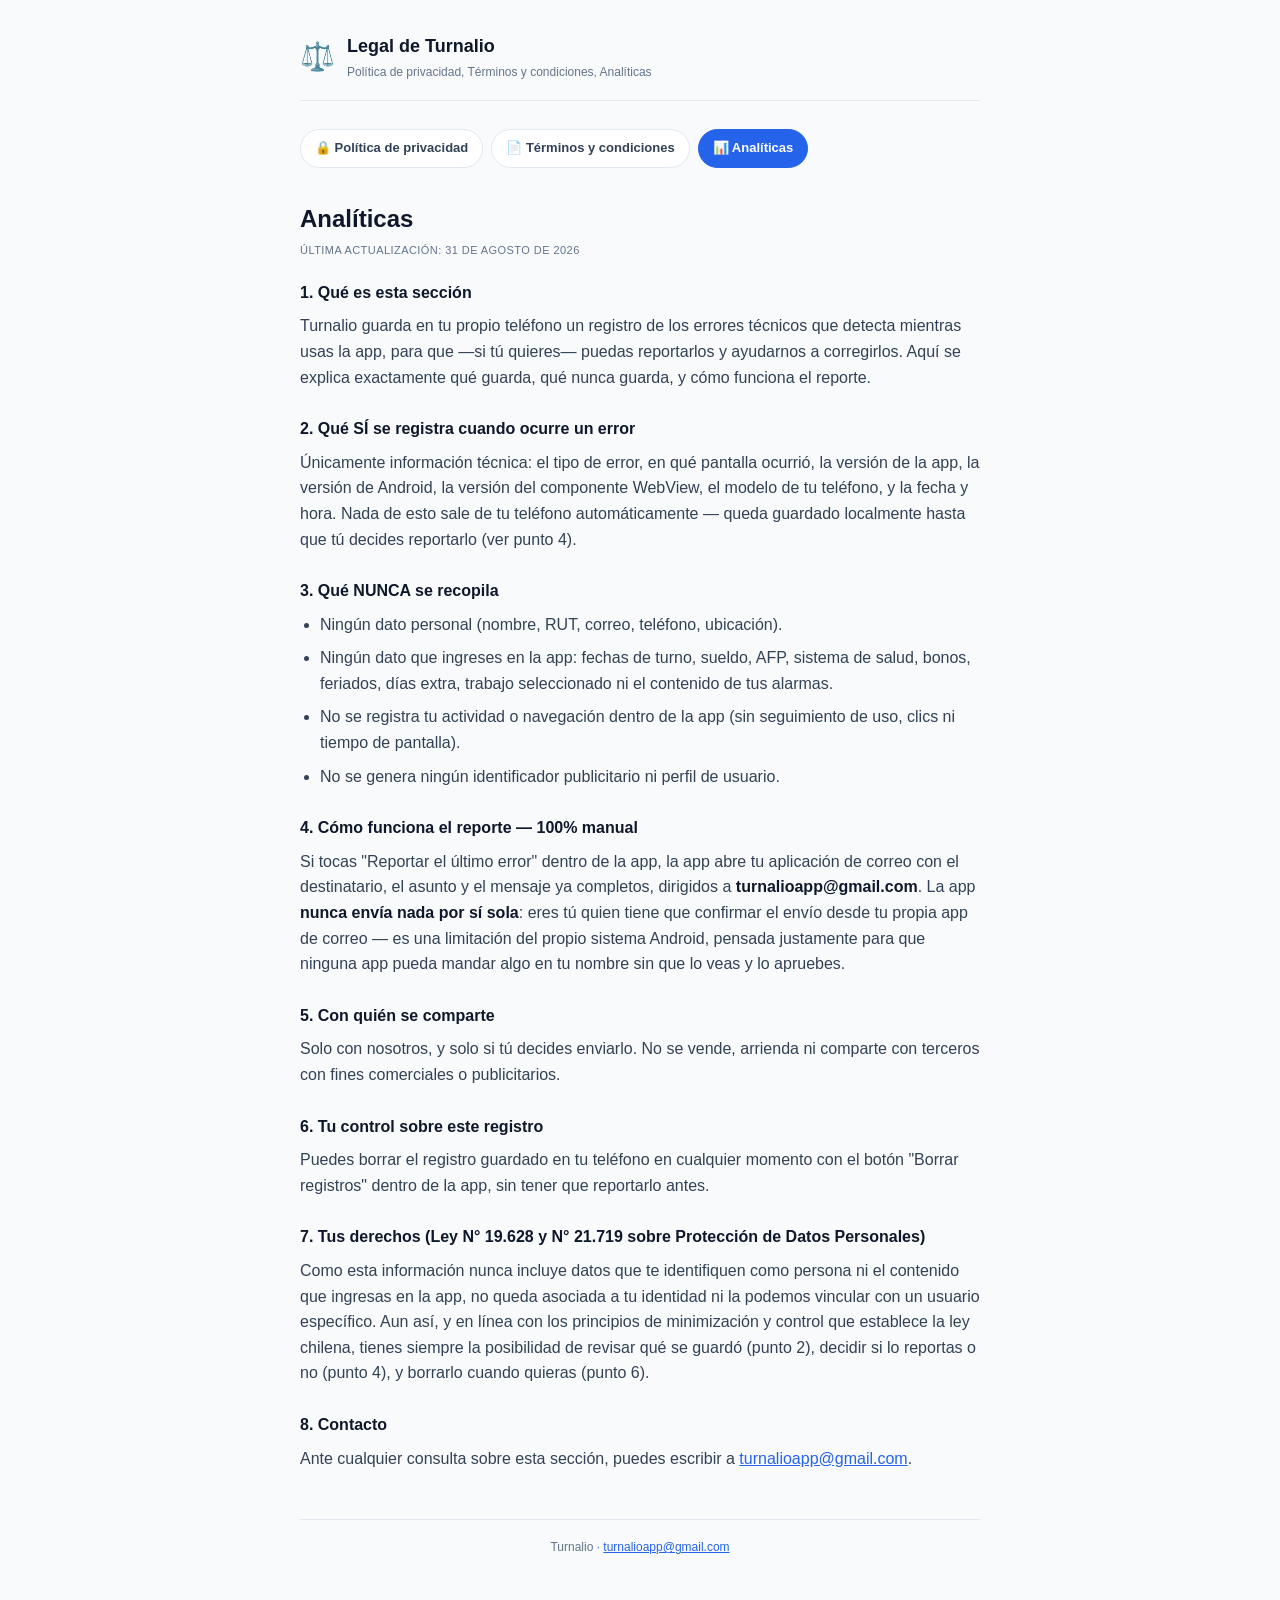
==== analiticas.html @ 05134930 "Publicar política de privacidad, términos y analíticas" ====
<!DOCTYPE html>
<html lang="es">
<head>
<meta charset="UTF-8">
<meta name="viewport" content="width=device-width, initial-scale=1.0">
<title>Analíticas — Turnalio</title>
<link rel="stylesheet" href="style.css">
</head>
<body>
  <header>
    <span class="logo">⚖️</span>
    <div>
      <h1>Legal de Turnalio</h1>
      <div class="sub">Política de privacidad, Términos y condiciones, Analíticas</div>
    </div>
  </header>

  <nav class="legal-nav">
    <a href="privacidad.html">🔒 Política de privacidad</a>
    <a href="terminos.html">📄 Términos y condiciones</a>
    <a href="analiticas.html" class="active">📊 Analíticas</a>
  </nav>

  <h1 class="doc-title">Analíticas</h1>
  <div class="updated">Última actualización: 31 de agosto de 2026</div>

  <h3>1. Qué es esta sección</h3>
  <p>Turnalio guarda en tu propio teléfono un registro de los errores técnicos que detecta mientras usas la app, para que —si tú quieres— puedas reportarlos y ayudarnos a corregirlos. Aquí se explica exactamente qué guarda, qué nunca guarda, y cómo funciona el reporte.</p>

  <h3>2. Qué SÍ se registra cuando ocurre un error</h3>
  <p>Únicamente información técnica: el tipo de error, en qué pantalla ocurrió, la versión de la app, la versión de Android, la versión del componente WebView, el modelo de tu teléfono, y la fecha y hora. Nada de esto sale de tu teléfono automáticamente — queda guardado localmente hasta que tú decides reportarlo (ver punto 4).</p>

  <h3>3. Qué NUNCA se recopila</h3>
  <ul>
    <li>Ningún dato personal (nombre, RUT, correo, teléfono, ubicación).</li>
    <li>Ningún dato que ingreses en la app: fechas de turno, sueldo, AFP, sistema de salud, bonos, feriados, días extra, trabajo seleccionado ni el contenido de tus alarmas.</li>
    <li>No se registra tu actividad o navegación dentro de la app (sin seguimiento de uso, clics ni tiempo de pantalla).</li>
    <li>No se genera ningún identificador publicitario ni perfil de usuario.</li>
  </ul>

  <h3>4. Cómo funciona el reporte — 100% manual</h3>
  <p>Si tocas "Reportar el último error" dentro de la app, la app abre tu aplicación de correo con el destinatario, el asunto y el mensaje ya completos, dirigidos a <strong>turnalioapp@gmail.com</strong>. La app <strong>nunca envía nada por sí sola</strong>: eres tú quien tiene que confirmar el envío desde tu propia app de correo — es una limitación del propio sistema Android, pensada justamente para que ninguna app pueda mandar algo en tu nombre sin que lo veas y lo apruebes.</p>

  <h3>5. Con quién se comparte</h3>
  <p>Solo con nosotros, y solo si tú decides enviarlo. No se vende, arrienda ni comparte con terceros con fines comerciales o publicitarios.</p>

  <h3>6. Tu control sobre este registro</h3>
  <p>Puedes borrar el registro guardado en tu teléfono en cualquier momento con el botón "Borrar registros" dentro de la app, sin tener que reportarlo antes.</p>

  <h3>7. Tus derechos (Ley N° 19.628 y N° 21.719 sobre Protección de Datos Personales)</h3>
  <p>Como esta información nunca incluye datos que te identifiquen como persona ni el contenido que ingresas en la app, no queda asociada a tu identidad ni la podemos vincular con un usuario específico. Aun así, y en línea con los principios de minimización y control que establece la ley chilena, tienes siempre la posibilidad de revisar qué se guardó (punto 2), decidir si lo reportas o no (punto 4), y borrarlo cuando quieras (punto 6).</p>

  <h3>8. Contacto</h3>
  <p>Ante cualquier consulta sobre esta sección, puedes escribir a <a href="mailto:turnalioapp@gmail.com">turnalioapp@gmail.com</a>.</p>

  <footer>Turnalio · <a href="mailto:turnalioapp@gmail.com">turnalioapp@gmail.com</a></footer>
</body>
</html>
---- style.css ----
:root {
  --bg: #0f172a;
  --surface: #1e293b;
  --border: #334155;
  --text: #f8fafc;
  --text-dim: #cbd5e1;
  --text-mute: #94a3b8;
  --accent: #60a5fa;
}
* { box-sizing: border-box; }
html, body {
  margin: 0;
  background: var(--bg);
  color: var(--text-dim);
  font-family: -apple-system, BlinkMacSystemFont, 'Segoe UI', Roboto, Oxygen, sans-serif;
  line-height: 1.6;
}
body {
  max-width: 720px;
  margin: 0 auto;
  padding: 32px 20px 64px;
}
header {
  display: flex;
  align-items: center;
  gap: 12px;
  margin-bottom: 28px;
  padding-bottom: 18px;
  border-bottom: 1px solid var(--border);
}
header .logo { font-size: 28px; line-height: 1; }
header h1 { font-size: 18px; color: var(--text); margin: 0; }
header .sub { font-size: 12px; color: var(--text-mute); margin-top: 2px; }
nav.legal-nav {
  display: flex;
  gap: 8px;
  flex-wrap: wrap;
  margin-bottom: 32px;
}
nav.legal-nav a {
  color: var(--text-dim);
  text-decoration: none;
  font-size: 13px;
  font-weight: 600;
  padding: 8px 14px;
  border: 1px solid var(--border);
  border-radius: 20px;
  background: var(--surface);
}
nav.legal-nav a.active {
  color: #fff;
  background: #2563eb;
  border-color: #2563eb;
}
.updated {
  font-size: 11px;
  color: var(--text-mute);
  letter-spacing: 0.04em;
  text-transform: uppercase;
  margin-bottom: 20px;
}
h1.doc-title { color: var(--text); font-size: 24px; margin: 0 0 4px; }
h3 { color: var(--text); font-size: 16px; margin: 26px 0 8px; }
h3:first-of-type { margin-top: 0; }
p { margin: 0 0 14px; }
ul { margin: 4px 0 16px 20px; padding: 0; }
li { margin-bottom: 8px; }
strong { color: var(--text); }
a { color: var(--accent); }
footer {
  margin-top: 48px;
  padding-top: 18px;
  border-top: 1px solid var(--border);
  font-size: 12px;
  color: var(--text-mute);
  text-align: center;
}
@media (prefers-color-scheme: light) {
  :root {
    --bg: #f8fafc;
    --surface: #ffffff;
    --border: #e2e8f0;
    --text: #0f172a;
    --text-dim: #334155;
    --text-mute: #64748b;
    --accent: #2563eb;
  }
}
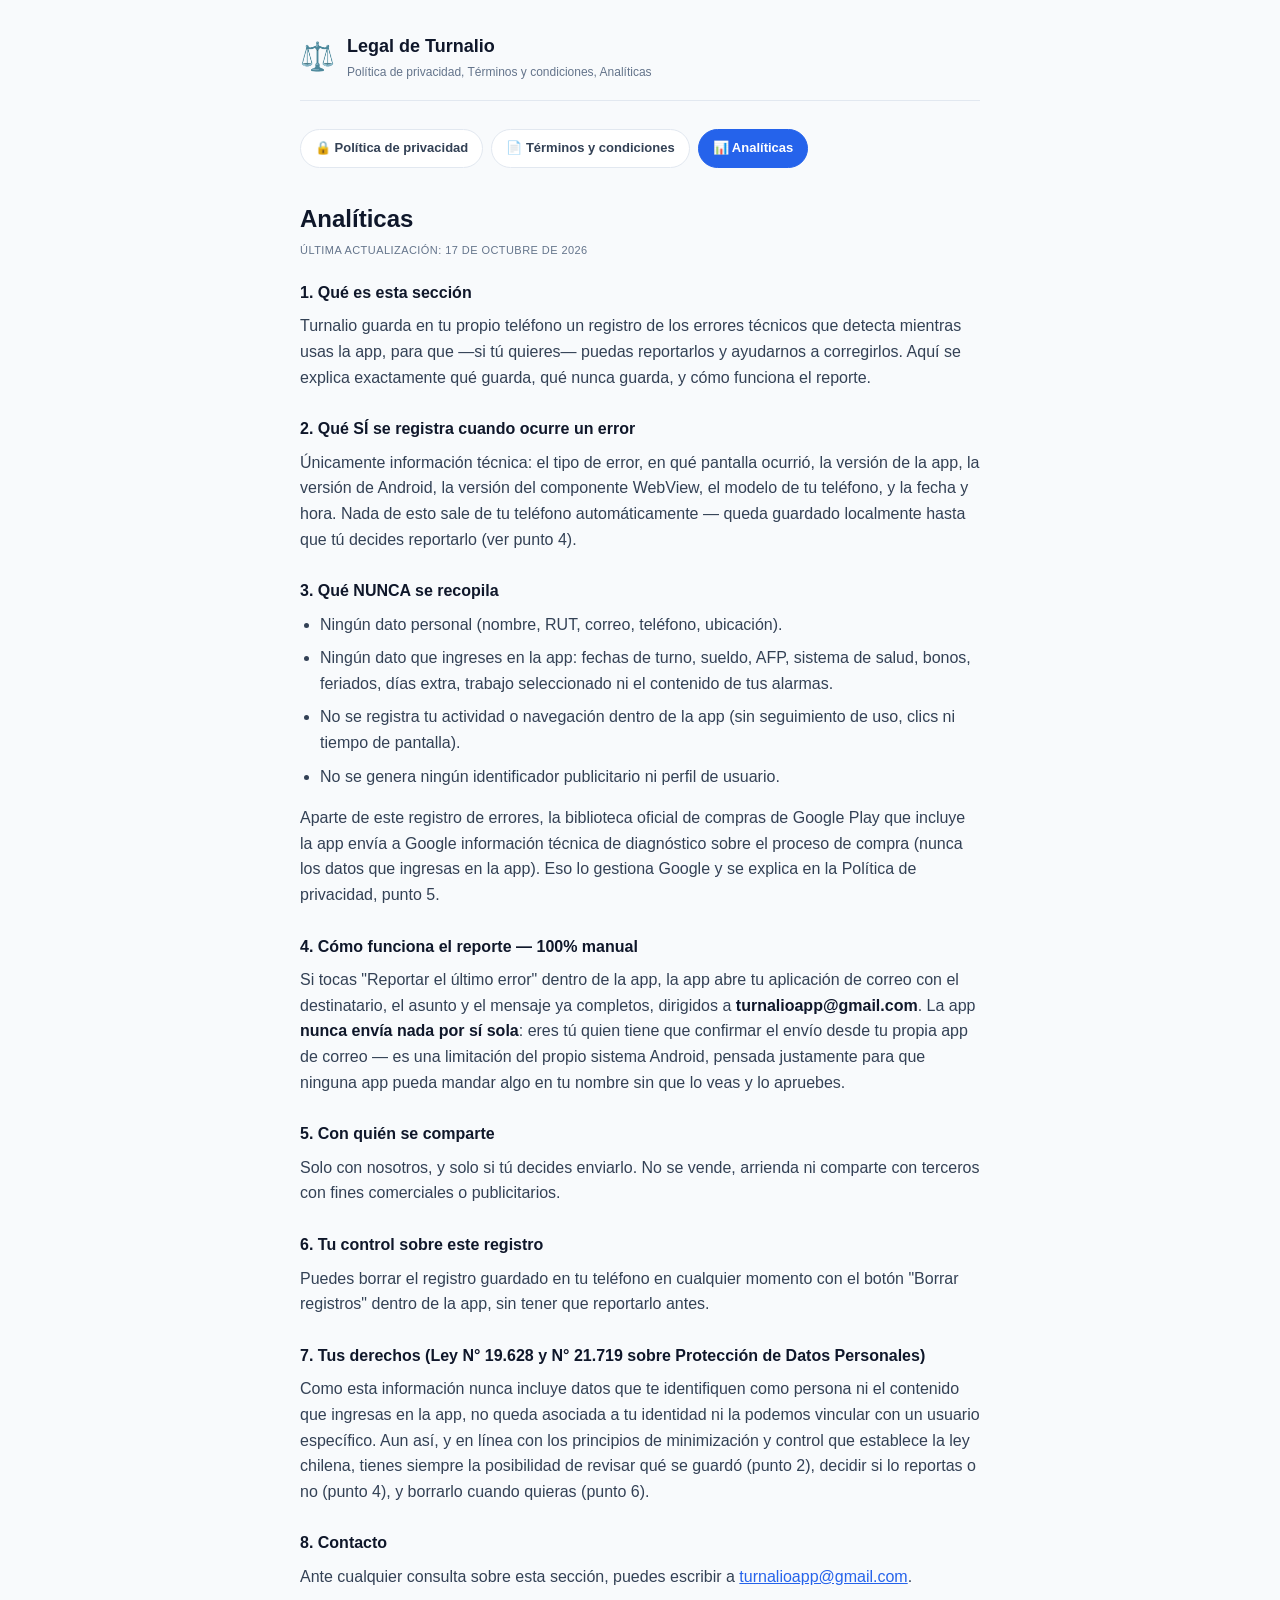
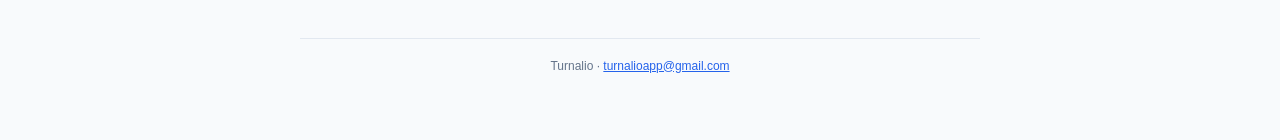
==== commit 276b15ce: "Alinear privacidad y analíticas con la declaración de Seguridad de los datos Historial de compras (o" ====
--- a/analiticas.html
+++ b/analiticas.html
@@ -22,7 +22,7 @@
   </nav>
 
   <h1 class="doc-title">Analíticas</h1>
-  <div class="updated">Última actualización: 31 de agosto de 2026</div>
+  <div class="updated">Última actualización: 17 de octubre de 2026</div>
 
   <h3>1. Qué es esta sección</h3>
   <p>Turnalio guarda en tu propio teléfono un registro de los errores técnicos que detecta mientras usas la app, para que —si tú quieres— puedas reportarlos y ayudarnos a corregirlos. Aquí se explica exactamente qué guarda, qué nunca guarda, y cómo funciona el reporte.</p>
@@ -37,6 +37,7 @@
     <li>No se registra tu actividad o navegación dentro de la app (sin seguimiento de uso, clics ni tiempo de pantalla).</li>
     <li>No se genera ningún identificador publicitario ni perfil de usuario.</li>
   </ul>
+  <p>Aparte de este registro de errores, la biblioteca oficial de compras de Google Play que incluye la app envía a Google información técnica de diagnóstico sobre el proceso de compra (nunca los datos que ingresas en la app). Eso lo gestiona Google y se explica en la Política de privacidad, punto 5.</p>
 
   <h3>4. Cómo funciona el reporte — 100% manual</h3>
   <p>Si tocas "Reportar el último error" dentro de la app, la app abre tu aplicación de correo con el destinatario, el asunto y el mensaje ya completos, dirigidos a <strong>turnalioapp@gmail.com</strong>. La app <strong>nunca envía nada por sí sola</strong>: eres tú quien tiene que confirmar el envío desde tu propia app de correo — es una limitación del propio sistema Android, pensada justamente para que ninguna app pueda mandar algo en tu nombre sin que lo veas y lo apruebes.</p>
